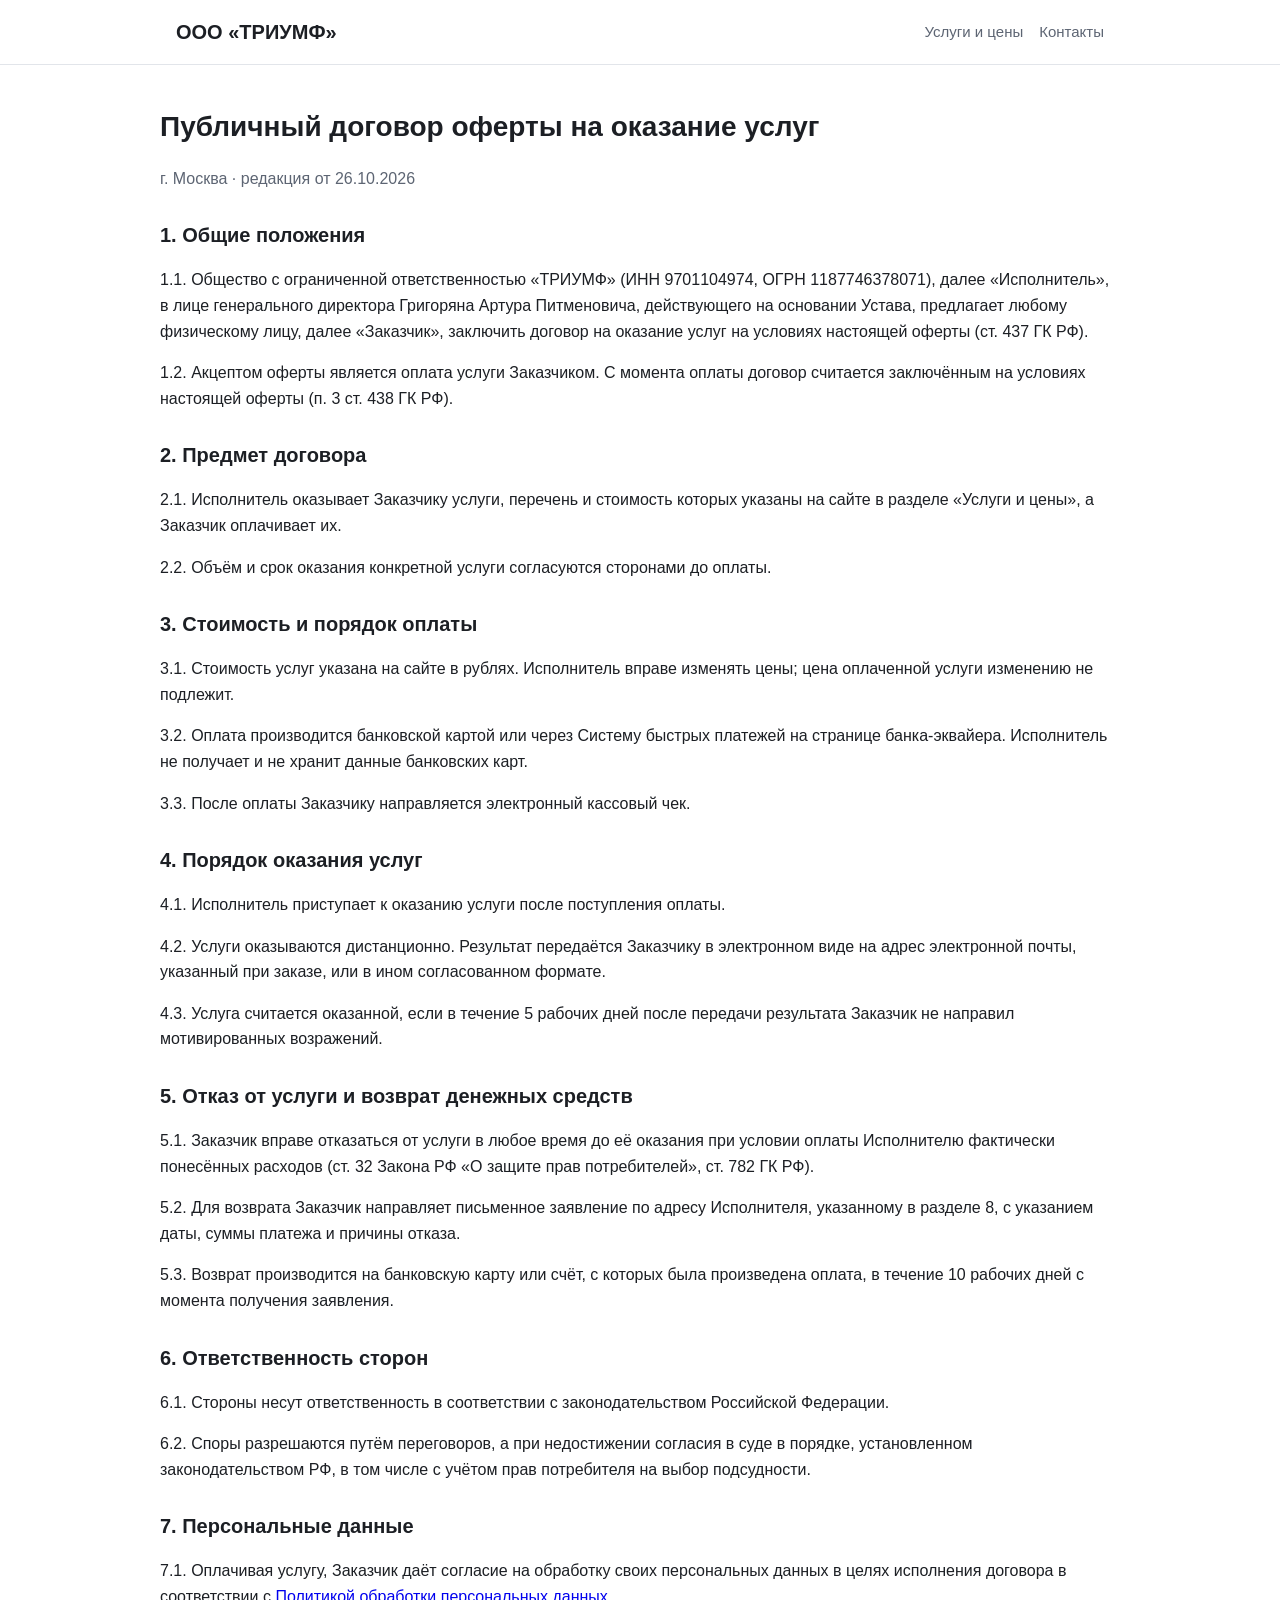
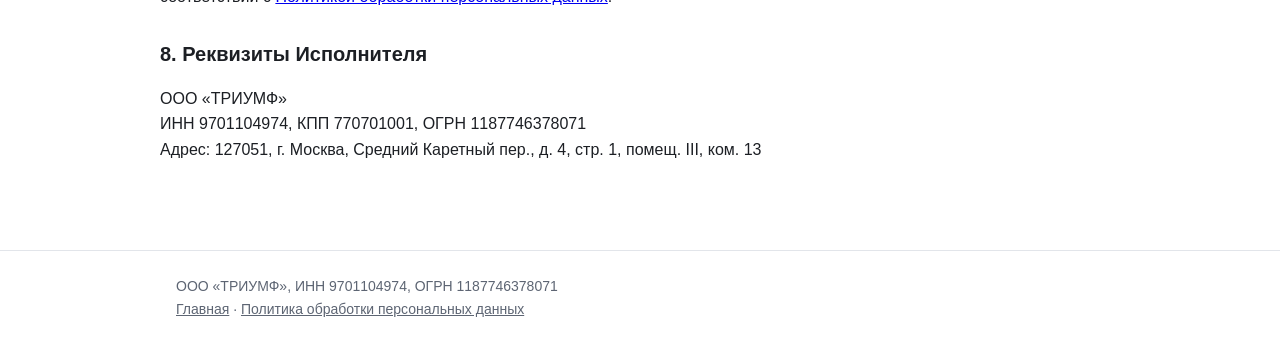
==== oferta.html @ 329ec4ba "Сайт ООО «ТРИУМФ» для подключения эквайринга" ====
<!doctype html>
<html lang="ru">
<head>
<meta charset="utf-8">
<meta name="viewport" content="width=device-width, initial-scale=1">
<title>Договор оферты</title>
<link rel="stylesheet" href="style.css">
</head>
<body>
<header>
  <div class="wrap">
    <a class="logo" href="index.html">ООО «ТРИУМФ»</a>
    <nav><a href="index.html#services">Услуги и цены</a><a href="index.html#contacts">Контакты</a></nav>
  </div>
</header>

<main class="wrap doc">
  <h1>Публичный договор оферты на оказание услуг</h1>
  <p class="meta">г. Москва · редакция от 26.10.2026</p>

  <h2>1. Общие положения</h2>
  <p>1.1. Общество с ограниченной ответственностью «ТРИУМФ» (ИНН 9701104974, ОГРН 1187746378071), далее «Исполнитель», в лице генерального директора Григоряна Артура Питменовича, действующего на основании Устава, предлагает любому физическому лицу, далее «Заказчик», заключить договор на оказание услуг на условиях настоящей оферты (ст. 437 ГК РФ).</p>
  <p>1.2. Акцептом оферты является оплата услуги Заказчиком. С момента оплаты договор считается заключённым на условиях настоящей оферты (п. 3 ст. 438 ГК РФ).</p>

  <h2>2. Предмет договора</h2>
  <p>2.1. Исполнитель оказывает Заказчику услуги, перечень и стоимость которых указаны на сайте в разделе «Услуги и цены», а Заказчик оплачивает их.</p>
  <p>2.2. Объём и срок оказания конкретной услуги согласуются сторонами до оплаты.</p>

  <h2>3. Стоимость и порядок оплаты</h2>
  <p>3.1. Стоимость услуг указана на сайте в рублях. Исполнитель вправе изменять цены; цена оплаченной услуги изменению не подлежит.</p>
  <p>3.2. Оплата производится банковской картой или через Систему быстрых платежей на странице банка-эквайера. Исполнитель не получает и не хранит данные банковских карт.</p>
  <p>3.3. После оплаты Заказчику направляется электронный кассовый чек.</p>

  <h2>4. Порядок оказания услуг</h2>
  <p>4.1. Исполнитель приступает к оказанию услуги после поступления оплаты.</p>
  <p>4.2. Услуги оказываются дистанционно. Результат передаётся Заказчику в электронном виде на адрес электронной почты, указанный при заказе, или в ином согласованном формате.</p>
  <p>4.3. Услуга считается оказанной, если в течение 5 рабочих дней после передачи результата Заказчик не направил мотивированных возражений.</p>

  <h2>5. Отказ от услуги и возврат денежных средств</h2>
  <p>5.1. Заказчик вправе отказаться от услуги в любое время до её оказания при условии оплаты Исполнителю фактически понесённых расходов (ст. 32 Закона РФ «О защите прав потребителей», ст. 782 ГК РФ).</p>
  <p>5.2. Для возврата Заказчик направляет письменное заявление по адресу Исполнителя, указанному в разделе 8, с указанием даты, суммы платежа и причины отказа.</p>
  <p>5.3. Возврат производится на банковскую карту или счёт, с которых была произведена оплата, в течение 10 рабочих дней с момента получения заявления.</p>

  <h2>6. Ответственность сторон</h2>
  <p>6.1. Стороны несут ответственность в соответствии с законодательством Российской Федерации.</p>
  <p>6.2. Споры разрешаются путём переговоров, а при недостижении согласия в суде в порядке, установленном законодательством РФ, в том числе с учётом прав потребителя на выбор подсудности.</p>

  <h2>7. Персональные данные</h2>
  <p>7.1. Оплачивая услугу, Заказчик даёт согласие на обработку своих персональных данных в целях исполнения договора в соответствии с <a href="privacy.html">Политикой обработки персональных данных</a>.</p>

  <h2>8. Реквизиты Исполнителя</h2>
  <p>ООО «ТРИУМФ»<br>
  ИНН 9701104974, КПП 770701001, ОГРН 1187746378071<br>
  Адрес: 127051, г. Москва, Средний Каретный пер., д. 4, стр. 1, помещ. III, ком. 13</p>
</main>

<footer>
  <div class="wrap">
    ООО «ТРИУМФ», ИНН 9701104974, ОГРН 1187746378071<br>
    <a href="index.html">Главная</a> · <a href="privacy.html">Политика обработки персональных данных</a>
  </div>
</footer>
</body>
</html>
---- style.css ----
:root {
  --bg: #ffffff;
  --surface: #f5f6f8;
  --text: #1c1f24;
  --muted: #5d6573;
  --accent: #1f5eff;
  --border: #e2e5ea;
  --todo-bg: #fff3c4;
}
* { box-sizing: border-box; }
body {
  margin: 0;
  background: var(--bg);
  color: var(--text);
  font: 16px/1.6 -apple-system, BlinkMacSystemFont, "Segoe UI", Roboto, Arial, sans-serif;
}
.wrap { max-width: 960px; margin: 0 auto; padding: 0 16px; }
header { border-bottom: 1px solid var(--border); }
header .wrap { display: flex; flex-wrap: wrap; align-items: center; justify-content: space-between; gap: 8px; padding-top: 16px; padding-bottom: 16px; }
.logo { font-weight: 700; font-size: 20px; color: var(--text); text-decoration: none; }
nav a { color: var(--muted); text-decoration: none; margin-left: 16px; font-size: 15px; }
nav a:hover { color: var(--accent); }
.hero { padding: 56px 0 40px; }
.hero h1 { font-size: 34px; line-height: 1.2; margin: 0 0 12px; }
.hero p { color: var(--muted); font-size: 18px; margin: 0; max-width: 640px; }
section { padding: 32px 0; }
h2 { font-size: 24px; margin: 0 0 16px; }
.grid { display: grid; grid-template-columns: repeat(auto-fit, minmax(260px, 1fr)); gap: 16px; }
.card { background: var(--surface); border: 1px solid var(--border); border-radius: 12px; padding: 20px; }
.card h3 { margin: 0 0 8px; font-size: 18px; }
.price { font-weight: 700; font-size: 20px; color: var(--accent); margin-top: 12px; }
ol, ul { padding-left: 20px; }
table { width: 100%; border-collapse: collapse; }
td { padding: 8px 0; border-bottom: 1px solid var(--border); vertical-align: top; }
td:first-child { color: var(--muted); width: 40%; padding-right: 16px; }
.todo { background: var(--todo-bg); padding: 0 4px; border-radius: 4px; }
.doc { padding: 40px 0; }
.doc h1 { font-size: 28px; margin: 0 0 8px; }
.doc h2 { font-size: 20px; margin: 28px 0 8px; }
.doc .meta { color: var(--muted); }
footer { border-top: 1px solid var(--border); margin-top: 32px; padding: 24px 0; color: var(--muted); font-size: 14px; }
footer a { color: var(--muted); }
@media (max-width: 600px) {
  .hero h1 { font-size: 26px; }
  nav a { margin: 0 12px 0 0; }
  td { display: block; width: 100%; padding: 4px 0; border: 0; }
  td:first-child { padding-top: 12px; }
}
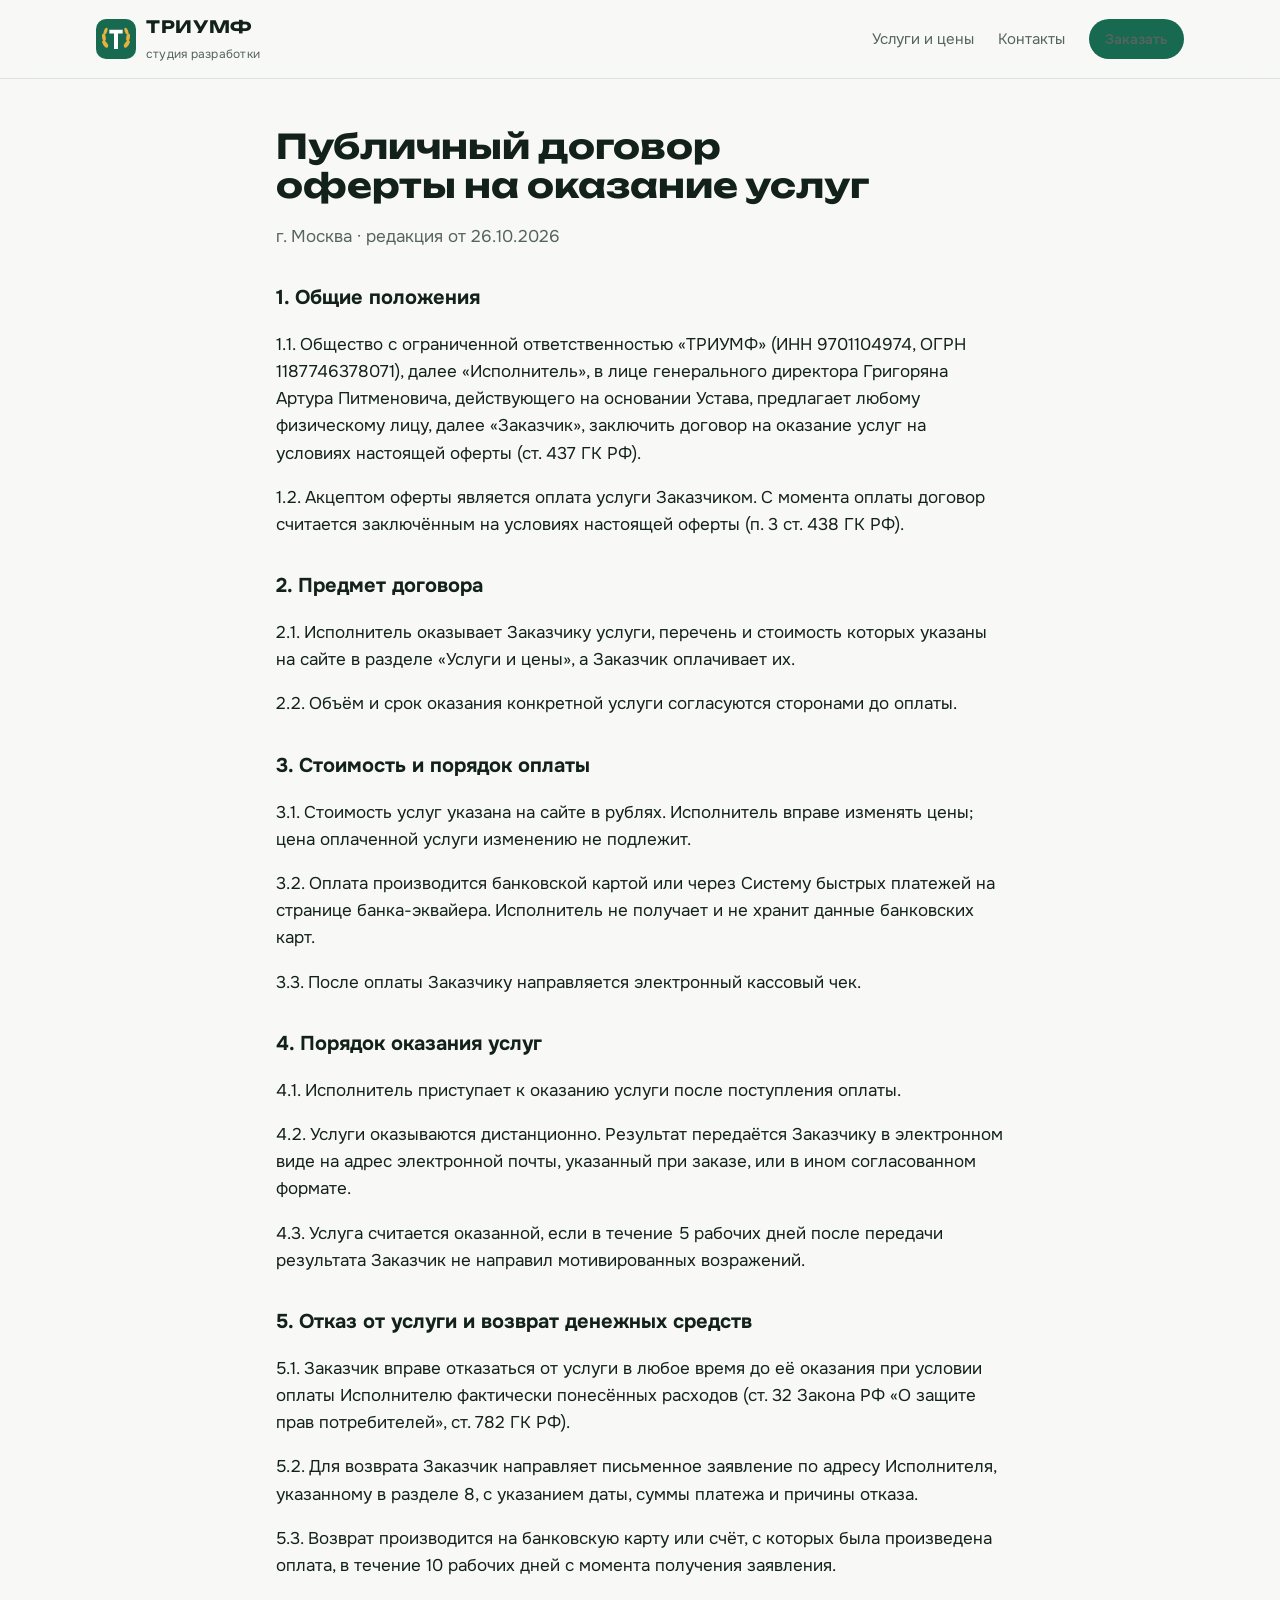
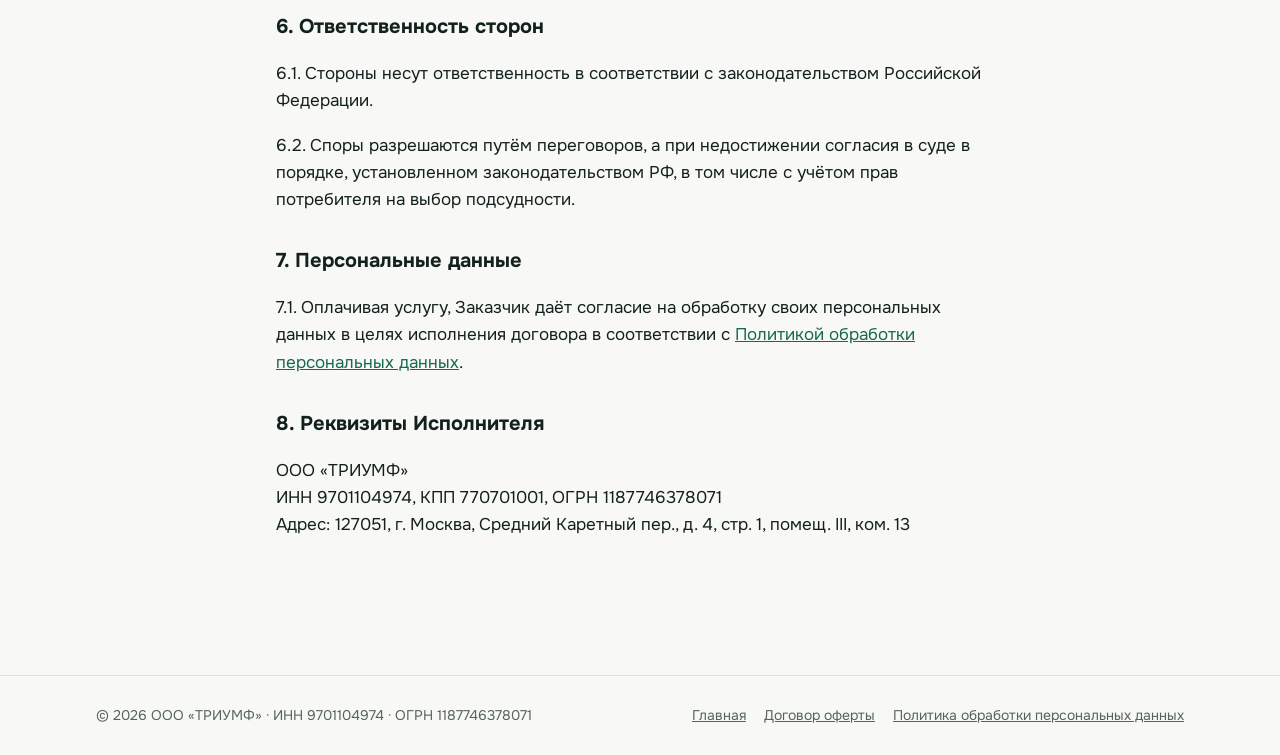
==== commit 0cef372e: "Новое оформление: логотип, иллюстрация, тарифы, этапы, карта Co-Authored-By: Claude Opus 5.5 <norepl" ====
--- a/oferta.html
+++ b/oferta.html
@@ -2,15 +2,24 @@
 <html lang="ru">
 <head>
 <meta charset="utf-8">
-<meta name="viewport" content="width=device-width, initial-scale=1">
+<meta name="viewport" content="width=device-width, initial-scale=1, viewport-fit=cover">
 <title>Договор оферты</title>
+<link rel="icon" href="logo.svg" type="image/svg+xml">
+<link rel="stylesheet" href="https://fonts.googleapis.com/css2?family=Unbounded:wght@600;700&family=Onest:wght@400;500;600;700&family=JetBrains+Mono:wght@500;600&display=swap">
 <link rel="stylesheet" href="style.css">
 </head>
 <body>
-<header>
+<header class="top">
   <div class="wrap">
-    <a class="logo" href="index.html">ООО «ТРИУМФ»</a>
-    <nav><a href="index.html#services">Услуги и цены</a><a href="index.html#contacts">Контакты</a></nav>
+    <a class="brand" href="index.html">
+      <img src="logo.svg" alt="" width="40" height="40">
+      <span><b>ТРИУМФ</b><small>студия разработки</small></span>
+    </a>
+    <nav class="menu">
+      <a href="index.html#services">Услуги и цены</a>
+      <a href="index.html#contacts">Контакты</a>
+      <a class="btn small" href="index.html#services">Заказать</a>
+    </nav>
   </div>
 </header>
 
@@ -54,10 +63,10 @@
   Адрес: 127051, г. Москва, Средний Каретный пер., д. 4, стр. 1, помещ. III, ком. 13</p>
 </main>
 
-<footer>
+<footer class="foot">
   <div class="wrap">
-    ООО «ТРИУМФ», ИНН 9701104974, ОГРН 1187746378071<br>
-    <a href="index.html">Главная</a> · <a href="privacy.html">Политика обработки персональных данных</a>
+    <div>© 2026 ООО «ТРИУМФ» · ИНН 9701104974 · ОГРН 1187746378071</div>
+    <nav><a href="index.html">Главная</a><a href="oferta.html">Договор оферты</a><a href="privacy.html">Политика обработки персональных данных</a></nav>
   </div>
 </footer>
 </body>
--- a/style.css
+++ b/style.css
@@ -1,48 +1,164 @@
+/* Layout: светлая студийная страница, крупный заголовок слева и иллюстрация-макет справа,
+   дальше секции на общей сетке 1120px; лавровое золото только в логотипе и акцентах цен. */
 :root {
-  --bg: #ffffff;
-  --surface: #f5f6f8;
-  --text: #1c1f24;
-  --muted: #5d6573;
-  --accent: #1f5eff;
-  --border: #e2e5ea;
-  --todo-bg: #fff3c4;
+  --bg: #f8f9f6;
+  --surface: #ffffff;
+  --tint: #ecf2ee;
+  --fg: #13211c;
+  --muted: #56645e;
+  --line: #dde4df;
+  --accent: #17694f;
+  --accent-fg: #ffffff;
+  --gold: #c8921d;
+  --shadow: 0 18px 40px -22px rgba(19, 33, 28, 0.35);
+  --font-display: "Unbounded", "Arial Black", system-ui, sans-serif;
+  --font-body: "Onest", -apple-system, "Segoe UI", Roboto, Arial, sans-serif;
+  --font-mono: "JetBrains Mono", ui-monospace, Menlo, Consolas, monospace;
+  --r: 14px;
 }
+@media (prefers-color-scheme: dark) {
+  :root:not([data-theme="light"]) {
+    --bg: #0f1714; --surface: #16211d; --tint: #1b2a24; --fg: #e8efe9; --muted: #9aa9a2;
+    --line: #26352f; --accent: #3fb38a; --accent-fg: #0b1411; --gold: #e6b13e;
+    --shadow: 0 18px 40px -22px rgba(0, 0, 0, 0.7); color-scheme: dark;
+  }
+}
+:root[data-theme="dark"] {
+  --bg: #0f1714; --surface: #16211d; --tint: #1b2a24; --fg: #e8efe9; --muted: #9aa9a2;
+  --line: #26352f; --accent: #3fb38a; --accent-fg: #0b1411; --gold: #e6b13e;
+  --shadow: 0 18px 40px -22px rgba(0, 0, 0, 0.7); color-scheme: dark;
+}
+
 * { box-sizing: border-box; }
+html { scroll-behavior: smooth; }
+@media (prefers-reduced-motion: reduce) { html { scroll-behavior: auto; } * { transition: none !important; } }
 body {
   margin: 0;
   background: var(--bg);
-  color: var(--text);
-  font: 16px/1.6 -apple-system, BlinkMacSystemFont, "Segoe UI", Roboto, Arial, sans-serif;
+  color: var(--fg);
+  font: 17px/1.6 var(--font-body);
 }
-.wrap { max-width: 960px; margin: 0 auto; padding: 0 16px; }
-header { border-bottom: 1px solid var(--border); }
-header .wrap { display: flex; flex-wrap: wrap; align-items: center; justify-content: space-between; gap: 8px; padding-top: 16px; padding-bottom: 16px; }
-.logo { font-weight: 700; font-size: 20px; color: var(--text); text-decoration: none; }
-nav a { color: var(--muted); text-decoration: none; margin-left: 16px; font-size: 15px; }
-nav a:hover { color: var(--accent); }
-.hero { padding: 56px 0 40px; }
-.hero h1 { font-size: 34px; line-height: 1.2; margin: 0 0 12px; }
-.hero p { color: var(--muted); font-size: 18px; margin: 0; max-width: 640px; }
-section { padding: 32px 0; }
-h2 { font-size: 24px; margin: 0 0 16px; }
-.grid { display: grid; grid-template-columns: repeat(auto-fit, minmax(260px, 1fr)); gap: 16px; }
-.card { background: var(--surface); border: 1px solid var(--border); border-radius: 12px; padding: 20px; }
-.card h3 { margin: 0 0 8px; font-size: 18px; }
-.price { font-weight: 700; font-size: 20px; color: var(--accent); margin-top: 12px; }
-ol, ul { padding-left: 20px; }
-table { width: 100%; border-collapse: collapse; }
-td { padding: 8px 0; border-bottom: 1px solid var(--border); vertical-align: top; }
-td:first-child { color: var(--muted); width: 40%; padding-right: 16px; }
-.todo { background: var(--todo-bg); padding: 0 4px; border-radius: 4px; }
-.doc { padding: 40px 0; }
-.doc h1 { font-size: 28px; margin: 0 0 8px; }
-.doc h2 { font-size: 20px; margin: 28px 0 8px; }
+img { max-width: 100%; }
+a { color: var(--accent); }
+a:focus-visible, .btn:focus-visible { outline: 3px solid var(--gold); outline-offset: 3px; }
+
+.wrap {
+  max-width: 1120px;
+  margin: 0 auto;
+  padding-left: max(16px, env(safe-area-inset-left, 0px));
+  padding-right: max(16px, env(safe-area-inset-right, 0px));
+}
+
+/* header */
+.top { position: sticky; top: 0; z-index: 5; background: color-mix(in srgb, var(--bg) 88%, transparent); backdrop-filter: blur(10px); border-bottom: 1px solid var(--line); }
+.top .wrap { display: flex; align-items: center; justify-content: space-between; gap: 16px; padding-block: 14px; }
+.brand { display: flex; align-items: center; gap: 10px; color: var(--fg); text-decoration: none; }
+.brand img { width: 40px; height: 40px; display: block; }
+.brand b { font: 700 17px/1 var(--font-display); letter-spacing: 0.04em; }
+.brand small { display: block; color: var(--muted); font-size: 12px; margin-top: 4px; letter-spacing: 0.02em; }
+.menu { display: flex; gap: 24px; align-items: center; }
+.menu a { color: var(--muted); text-decoration: none; font-size: 15px; }
+.menu a:hover { color: var(--fg); }
+
+.btn {
+  display: inline-flex; align-items: center; justify-content: center; gap: 8px;
+  padding: 14px 22px; border-radius: 999px; font-weight: 600; font-size: 16px;
+  background: var(--accent); color: var(--accent-fg); text-decoration: none; border: 0;
+  transition: transform .15s ease, box-shadow .15s ease;
+}
+.btn:hover { transform: translateY(-1px); box-shadow: var(--shadow); }
+.btn.ghost { background: transparent; color: var(--fg); border: 1px solid var(--line); }
+.btn.small { padding: 9px 16px; font-size: 14px; }
+
+/* hero */
+.hero .wrap { display: grid; grid-template-columns: 1.05fr 1fr; gap: 48px; align-items: center; padding-block: 64px 56px; }
+.eyebrow { font: 600 13px/1 var(--font-body); letter-spacing: 0.12em; text-transform: uppercase; color: var(--accent); margin: 0 0 18px; }
+.hero h1 { font: 700 clamp(32px, 4.6vw, 54px)/1.08 var(--font-display); letter-spacing: -0.01em; margin: 0 0 20px; text-wrap: balance; }
+.hero h1 em { font-style: normal; color: var(--accent); }
+.hero .lead { font-size: 19px; color: var(--muted); max-width: 34em; margin: 0 0 28px; }
+.hero .actions { display: flex; flex-wrap: wrap; gap: 12px; }
+.facts { display: flex; flex-wrap: wrap; gap: 28px; margin: 36px 0 0; padding: 0; list-style: none; }
+.facts b { display: block; font: 700 24px/1.1 var(--font-display); }
+.facts span { color: var(--muted); font-size: 14px; }
+.art { min-width: 0; }
+.art svg { width: 100%; height: auto; display: block; }
+
+/* sections */
+.sec { padding-block: 72px; }
+.sec.tint { background: var(--tint); }
+.sec h2 { font: 700 clamp(26px, 3vw, 36px)/1.15 var(--font-display); margin: 0 0 12px; text-wrap: balance; }
+.sec .sub { color: var(--muted); margin: 0 0 36px; max-width: 40em; }
+
+.feats { display: grid; grid-template-columns: repeat(4, 1fr); gap: 28px; }
+.feat svg { width: 36px; height: 36px; display: block; margin-bottom: 14px; }
+.feat h3 { font-size: 18px; margin: 0 0 6px; }
+.feat p { margin: 0; color: var(--muted); font-size: 15px; }
+
+.prices { display: grid; grid-template-columns: repeat(4, 1fr); gap: 20px; }
+.plan { background: var(--surface); border: 1px solid var(--line); border-radius: var(--r); padding: 26px 22px; display: flex; flex-direction: column; gap: 10px; min-width: 0; }
+.plan.hit { border-color: var(--accent); box-shadow: var(--shadow); }
+.plan .tag { align-self: flex-start; font-size: 12px; font-weight: 600; letter-spacing: .06em; text-transform: uppercase; color: var(--accent); background: var(--tint); padding: 4px 10px; border-radius: 999px; }
+.plan h3 { margin: 0; font-size: 19px; }
+.plan .cost { font: 700 28px/1.1 var(--font-display); }
+.plan .cost small { font: 500 14px var(--font-body); color: var(--muted); }
+.plan .term { font: 500 13px var(--font-mono); color: var(--muted); }
+.plan ul { margin: 4px 0 8px; padding-left: 18px; color: var(--muted); font-size: 15px; flex: 1; }
+.plan li + li { margin-top: 4px; }
+.note { color: var(--muted); font-size: 14px; margin-top: 20px; }
+
+.steps { display: grid; grid-template-columns: repeat(4, 1fr); gap: 24px; counter-reset: s; list-style: none; margin: 0; padding: 0; }
+.steps li { counter-increment: s; border-top: 2px solid var(--accent); padding-top: 16px; }
+.steps li::before { content: "Шаг " counter(s); display: block; font: 600 13px var(--font-mono); color: var(--accent); margin-bottom: 8px; }
+.steps h3 { margin: 0 0 6px; font-size: 18px; }
+.steps p { margin: 0; color: var(--muted); font-size: 15px; }
+
+.pay { display: grid; grid-template-columns: 1fr 1fr; gap: 40px; }
+.pay h3 { margin: 0 0 10px; font-size: 20px; }
+.pay p { margin: 0 0 12px; color: var(--muted); }
+.cards { display: flex; flex-wrap: wrap; gap: 10px; margin-top: 16px; }
+.cards span { font: 700 14px var(--font-body); letter-spacing: .04em; padding: 8px 14px; border-radius: 8px; background: var(--surface); border: 1px solid var(--line); }
+
+.contact { display: grid; grid-template-columns: 1fr 1.1fr; gap: 32px; align-items: stretch; }
+.req { background: var(--surface); border: 1px solid var(--line); border-radius: var(--r); padding: 8px 24px; min-width: 0; }
+.req dl { margin: 0; }
+.req div { display: grid; grid-template-columns: 11em 1fr; gap: 12px; padding-block: 12px; border-bottom: 1px solid var(--line); }
+.req div:last-child { border-bottom: 0; }
+.req dt { color: var(--muted); font-size: 14px; }
+.req dd { margin: 0; font-variant-numeric: tabular-nums; }
+.req .num { font-family: var(--font-mono); font-size: 15px; }
+.map { border-radius: var(--r); overflow: hidden; border: 1px solid var(--line); min-height: 340px; background: var(--tint); }
+.map iframe { width: 100%; height: 100%; min-height: 340px; border: 0; display: block; }
+
+.cta { background: var(--accent); color: var(--accent-fg); border-radius: 20px; padding: 44px; display: flex; flex-wrap: wrap; gap: 24px; align-items: center; justify-content: space-between; }
+.cta h2 { margin: 0; color: inherit; }
+.cta p { margin: 8px 0 0; opacity: .85; }
+.cta .btn { background: var(--accent-fg); color: var(--accent); }
+
+/* docs */
+.doc { padding-block: 48px; max-width: 760px; }
+.doc h1 { font: 700 clamp(26px, 3.4vw, 34px)/1.15 var(--font-display); margin: 0 0 8px; text-wrap: balance; }
+.doc h2 { font-size: 20px; margin: 32px 0 8px; }
+.doc p, .doc li { color: var(--fg); }
 .doc .meta { color: var(--muted); }
-footer { border-top: 1px solid var(--border); margin-top: 32px; padding: 24px 0; color: var(--muted); font-size: 14px; }
-footer a { color: var(--muted); }
-@media (max-width: 600px) {
-  .hero h1 { font-size: 26px; }
-  nav a { margin: 0 12px 0 0; }
-  td { display: block; width: 100%; padding: 4px 0; border: 0; }
-  td:first-child { padding-top: 12px; }
+
+/* footer */
+.foot { border-top: 1px solid var(--line); margin-top: 72px; }
+.foot .wrap { display: flex; flex-wrap: wrap; justify-content: space-between; gap: 16px; padding-block: 28px; color: var(--muted); font-size: 14px; }
+.foot a { color: var(--muted); }
+.foot nav { display: flex; flex-wrap: wrap; gap: 18px; }
+
+@media (max-width: 960px) {
+  .hero .wrap, .pay, .contact { grid-template-columns: 1fr; }
+  .feats, .prices, .steps { grid-template-columns: repeat(2, 1fr); }
+  .menu a:not(.btn) { display: none; }
 }
+@media (max-width: 560px) {
+  .feats, .prices, .steps { grid-template-columns: 1fr; }
+  .hero .wrap { padding-block: 40px; gap: 32px; }
+  .sec { padding-block: 52px; }
+  .req div { grid-template-columns: 1fr; gap: 2px; }
+  .cta { padding: 28px; }
+  .brand small { display: none; }
+}
+.hero .wrap > *, .feats > *, .prices > *, .steps > *, .pay > *, .contact > * { min-width: 0; }
+body { overflow-x: clip; }
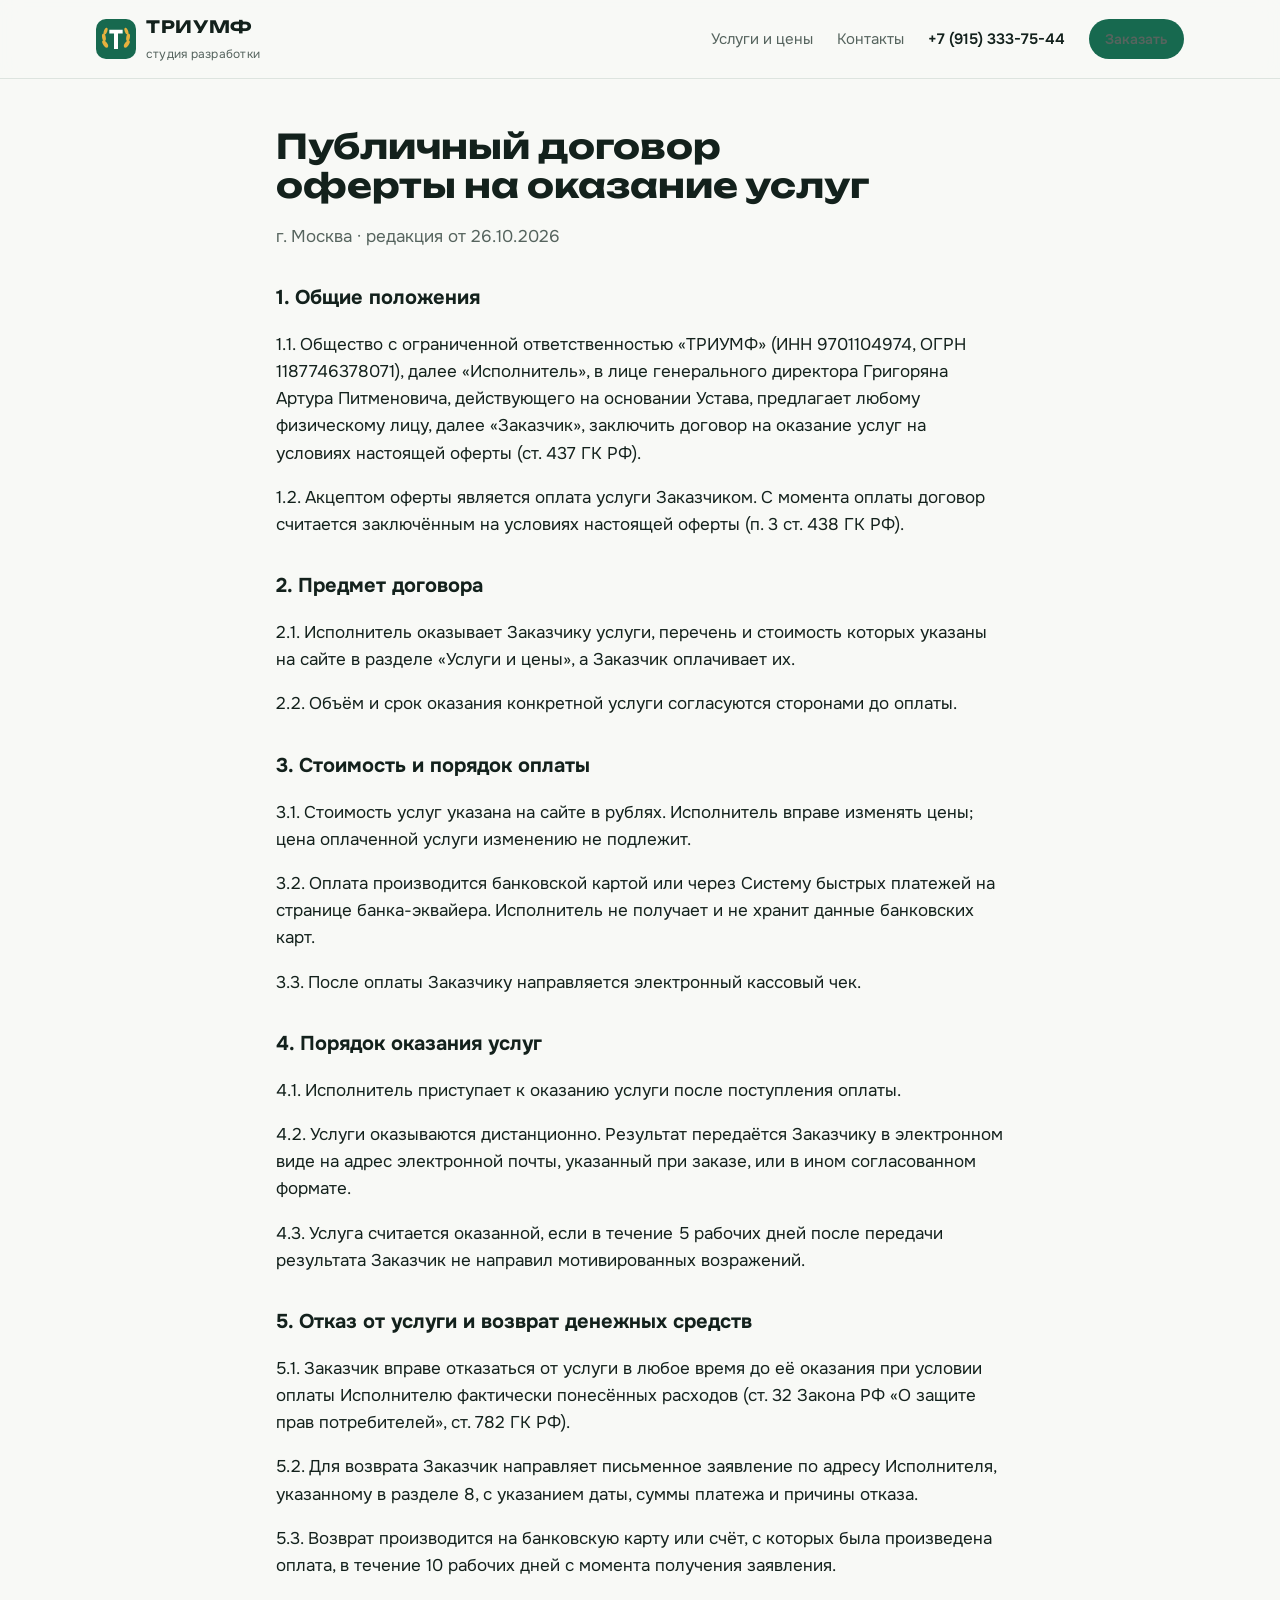
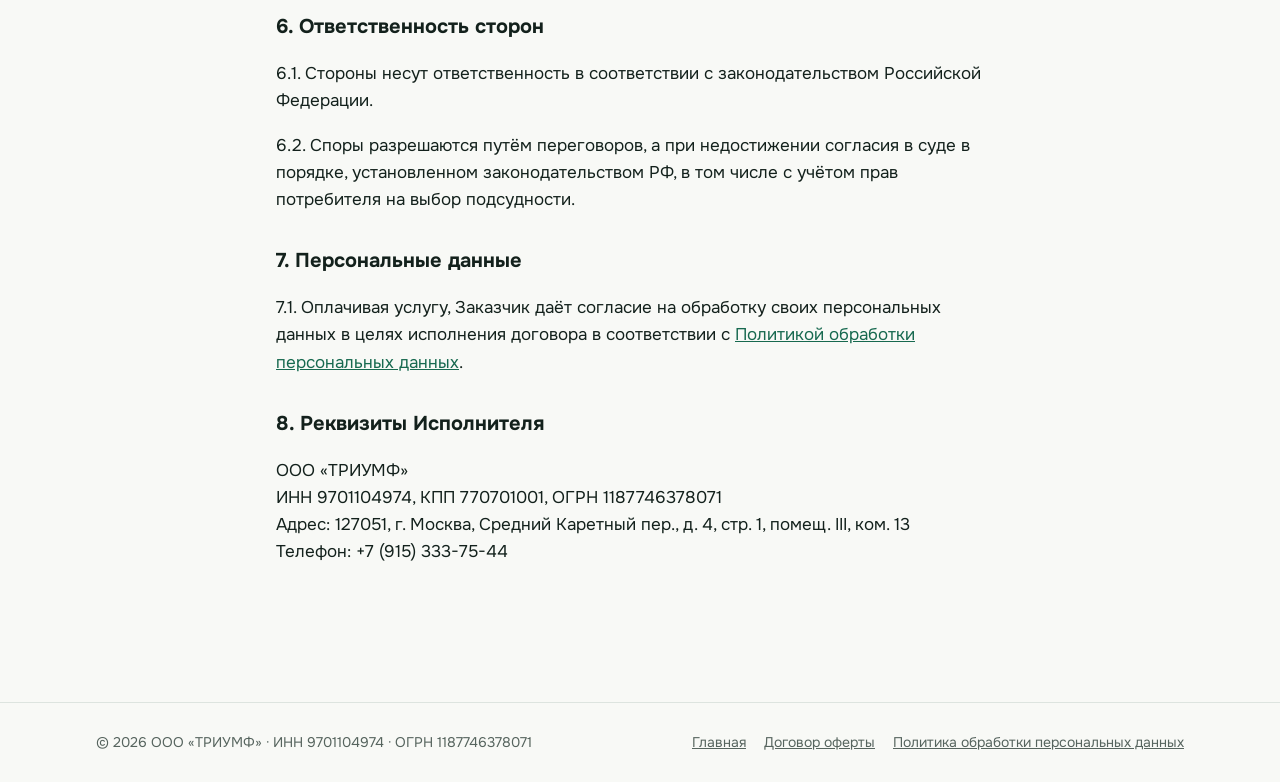
==== commit b05bfa51: "Добавлен рабочий телефон компании Co-Authored-By: Claude Opus 5.5 <noreply@anthropic.com>" ====
--- a/oferta.html
+++ b/oferta.html
@@ -18,6 +18,7 @@
     <nav class="menu">
       <a href="index.html#services">Услуги и цены</a>
       <a href="index.html#contacts">Контакты</a>
+      <a class="phone" href="tel:+79153337544">+7 (915) 333-75-44</a>
       <a class="btn small" href="index.html#services">Заказать</a>
     </nav>
   </div>
@@ -60,7 +61,8 @@
   <h2>8. Реквизиты Исполнителя</h2>
   <p>ООО «ТРИУМФ»<br>
   ИНН 9701104974, КПП 770701001, ОГРН 1187746378071<br>
-  Адрес: 127051, г. Москва, Средний Каретный пер., д. 4, стр. 1, помещ. III, ком. 13</p>
+  Адрес: 127051, г. Москва, Средний Каретный пер., д. 4, стр. 1, помещ. III, ком. 13<br>
+  Телефон: +7 (915) 333-75-44</p>
 </main>
 
 <footer class="foot">
--- a/style.css
+++ b/style.css
@@ -162,3 +162,6 @@
 }
 .hero .wrap > *, .feats > *, .prices > *, .steps > *, .pay > *, .contact > * { min-width: 0; }
 body { overflow-x: clip; }
+.menu .phone { color: var(--fg); font-weight: 600; white-space: nowrap; }
+@media (max-width: 960px) { .menu a.phone { display: inline; } }
+@media (max-width: 560px) { .menu .btn { display: none; } }
